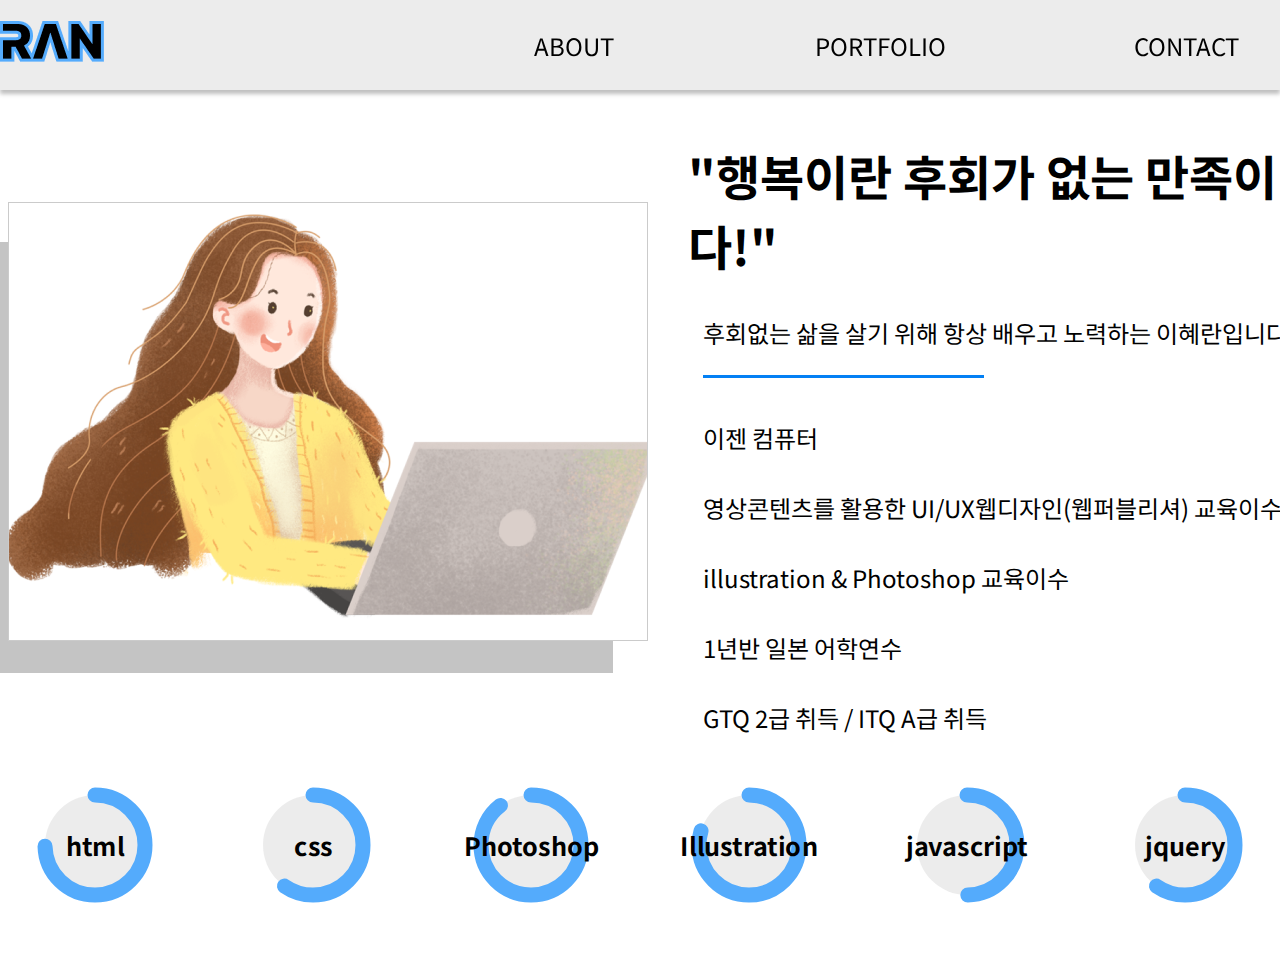
==== about.html @ 052dcaa2 "Add files via upload" ====
<!DOCTYPE html>
<html lang="en">
<head>
    <meta charset="UTF-8">
    <meta http-equiv="X-UA-Compatible" content="IE=edge">
    <meta name="viewport" content="width=device-width, initial-scale=1.0">
    <title>about</title>
    <link rel="shortcut icon" href="favicon.ico">
    <link href="https://fonts.googleapis.com/css2?family=Noto+Sans+KR:wght@400;500;700&display=swap" rel="stylesheet">
    <link
    rel="stylesheet"
    href="https://cdnjs.cloudflare.com/ajax/libs/animate.css/4.1.1/animate.min.css"
  />
    <link rel="stylesheet" href="css/default.css">
    <link rel="stylesheet" href="css/about-m.css" media="screen and (max-width: 767px)">
    <link rel="stylesheet" href="css/about-p.css" media="screen and (min-width: 768px)">
    <script src="https://ajax.googleapis.com/ajax/libs/jquery/3.5.1/jquery.min.js"></script>
    <script src="js/main.js"></script>
</head>
<body>
  <main>
  <header>
    <div class="header">
    <a href="index.html"><img src="images/Subtract.png" alt="logo"></a>
    <ul class="pc-only">
      <li><a href="">ABOUT</a></li>
      <li><a href="">PORTFOLIO</a></li>
      <li><a href="">CONTACT</a></li>
    </ul>
    </div>
  </header>
  <section class="abouts">
    <div class="about-title">
    <img src="images/about.png" alt="내사진">
    <div class="abouttext">
    <h1>"행복이란 후회가 없는 만족이다!"</h1><br>
    <p>후회없는 삶을 살기 위해 항상 배우고 노력하는 이혜란입니다!<br>
    <img src="images/Line 1.png" alt=""><br><br>
    이젠 컴퓨터<br><br>
    영상콘텐츠를 활용한 UI/UX웹디자인(웹퍼블리셔) 교육이수<br><br>
    illustration & Photoshop 교육이수<br><br>
    1년반 일본 어학연수<br><br>
    GTQ 2급 취득 / ITQ  A급 취득
    </p>
    </div> 
    </div>
  </section>
  <section class="skill">
  <div class="charts">
    <div class="chart">
      <h2 data-num="75">html</h2>
        <svg>
          <circle cx="60" cy="60" r="50"></circle>
        </svg>
      
    </div>
    <div class="chart">
      <h2 data-num="60">css</h2>
        <svg>
          <circle cx="60" cy="60" r="50"></circle>
        </svg>
      
    </div>
    <div class="chart">
      <h2 data-num="90">Photoshop</h2>
        <svg>
          <circle cx="60" cy="60" r="50"></circle>
        </svg>
      
    </div>
    <div class="chart">
      <h2 data-num="80">Illustration</h2>
        <svg>
          <circle cx="60" cy="60" r="50"></circle>
        </svg>
      </div>
    <div class="chart">
      <h2 data-num="50">javascript</h2>
        <svg>
          <circle cx="60" cy="60" r="50"></circle>
        </svg>
      </div>
    <div class="chart">
      <h2 data-num="60">jquery</h2>
        <svg>
          <circle cx="60" cy="60" r="50"></circle>
        </svg>
    </div>
  </div>
</section>
</main>
    
</body>
</html>
---- css/default.css ----
:root{
    --c-main: #54ABFC;
    --c-secondary: rgba(3, 128, 244, 0.5);
    --c-shadow: 4px -4px 4px rgba(0, 0, 0, 0.25);
    --c-background: rgba(196, 196, 196, 0.33);
    --c-background-dark: rgba(196, 196, 196, 0.82);
}

*{
    margin: 0;
    padding: 0;
    box-sizing: border-box;
}

ul {
    list-style-type: none;
  }
  
a {
    text-decoration: none;
}
  
body {
    font-family: 'Noto Sans KR', sans-serif;
    font-size: 24px;
}
---- css/about-m.css ----
/* mobile.css */
:root{
    --c-main: #54ABFC;
    --c-secondary: rgba(3, 128, 244, 0.5);
    --c-shadow: 4px -4px 4px rgba(0, 0, 0, 0.25);
    --c-background: rgba(196, 196, 196, 0.33);
    --c-background-dark: rgba(196, 196, 196, 0.82);
  }

  body{
    background:#fff;
    height: 100%;
    width: 100%;
  }
/* pc전용 콘텐츠 비표시 */
.pc-only {
    display: none;
}


    main{
      height: 100vh;
    }
  
    header{
      position: fixed;
      width: 100%;
      height: 90px;
      background-color: var(--c-background);
      box-shadow: 0px 4px 4px rgba(0, 0, 0, 0.25);
      animation-name: header;
      animation-duration: 1s;
    }
  
    @keyframes header{
      from{
        transform: translateY(-90px);
      }
      to{
        transform: translateY(0);
      }
    }
  
    .header{
      margin: 0 auto;
      height: 90px;
      position: relative;
      display: flex;
      justify-content: space-between;
      align-items: center;
      max-width: 1440px;
    }
  
    .header > img {
      margin-left: 46px;
    }
  
    .header > ul  {
      display: flex;
      justify-content: space-between;
      align-items: center;
      width: 800px;
    }
   
    
    .header > ul > li > a{
      color: #000;
      width: 188px;
      height: 50px;  
      display: flex;
      align-items: center;
      justify-content: center;
      width: 188px;
      height: 50px;
    }
  
    .header > ul > li:hover {
     background-image: url(../images/—Pngtree—colorful\ ink\ watercolor\ painting\ vector_1813278\ 1.png);
    }
    
    .header > ul > li > a:hover {
      color: aliceblue;
    }
    
    .header > ul > li:focus {
      background-image: url(../images/—Pngtree—colorful\ ink\ watercolor\ painting\ vector_1813278\ 1.png);
    }
    
    .header > ul > li > a:active {
      color: aliceblue;
    }
  
    .abouts {
      /* outline: 1px solid red; */
      margin: 0px auto;
      display: flex;
      justify-content: center;
      align-items: center;
      width: 100%;
      max-width: 1440px;
    }
    
    .about-title{
      margin-top:15%;
      /* margin-bottom:15%; */
      /* margin-left: 27px; 
      margin-right: 27px; */
      min-width: 1342px;
      overflow: hidden;
      display: flex;
      justify-content: flex-start;
      align-items: center;
      /* outline: 1px solid red; */
    }
    
    .abouttext {
      flex-direction: column;
      /* outline: 1px solid red; */
      display: flex;
      justify-content:center;
      align-items: center;
      margin-left: 40px;
      min-height: 451px;
      min-width: 623px;
      animation-duration: 1s;
      animation-name: slidein;
      animation-timing-function: linear;
      /* animation-iteration-count: infinite; */
      animation-direction: alternate;
    }
  
    .about-title >h1 {
      font-weight: 700;
      font-size: 24px;
      line-height: 35px;
    }
  
    .about-title > p {
      font-weight: 500;
      font-size: 24px;
      line-height: 35px;
    }
  
    @keyframes slidein {
      0% {
        margin-left: 150%;
      }
    
      60% {
        margin-left:-80px;
      }
  
      100% {
        margin-left: 40px;
      }
    }
  
  .skill{
    position: absolute;
    width: 100%;
    display: flex;
    justify-content: center;
  }  
  
  .charts{
    top: 90%;
    margin:140px auto;
    width: 1440px;
    display: flex;
    justify-content: space-between;
  }
  
  .charts .chart{
    margin: 0 35px;
    position: relative;
    display: flex;
    justify-content: center;
    align-items: center;
  }
  
  .charts .chart h2{
    position: absolute;
    transform: scale(70%);
  }
  
  .charts .chart svg{
    width: 120px;
    height: 120px;
  }
  
  circle{
    fill: var(--c-background);
    stroke-width: 15;
    stroke: var(--c-main);
    stroke-dasharray: 312;
    stroke-dashoffset: 312;
    /* animation: line 2s forwards; */
    transform: rotate(-90deg);
    transform-origin:50% 50%;
    stroke-linecap: round;
  }
  
  /* @keyframes line {
    from {
      stroke-dashoffset: 312;
    }
    to{
      stroke-dashoffset:0;
    }
  } */
---- css/about-p.css ----
/* pc.css */
:root{
  --c-main: #54ABFC;
  --c-secondary: rgba(3, 128, 244, 0.5);
  --c-shadow: 4px -4px 4px rgba(0, 0, 0, 0.25);
  --c-background: rgba(196, 196, 196, 0.33);
  --c-background-dark: rgba(196, 196, 196, 0.82);
}


body{
    background:#fff;
    /* height: 100%; */
    /* width: 100%; */
  }

  main{
    height: 100vh;
  }

  /* 모바일 전용 콘텐츠 비표시 */
  .mobile-only {
    display: none;
  }

  header{
    position: fixed;
    width: 100%;
    height: 90px;
    background-color: var(--c-background);
    box-shadow: 0px 4px 4px rgba(0, 0, 0, 0.25);
    animation-name: header;
    animation-duration: 1s;
  }

  @keyframes header{
    from{
      transform: translateY(-90px);
    }
    to{
      transform: translateY(0);
    }
  }

  .header{
    margin: 0 auto;
    height: 90px;
    position: relative;
    display: flex;
    justify-content: space-between;
    align-items: center;
    max-width: 1440px;
  }

  .header > img {
    margin-left: 46px;
  }

  .header > ul  {
    display: flex;
    justify-content: space-between;
    align-items: center;
    width: 800px;
  }
 
  
  .header > ul > li > a{
    color: #000;
    width: 188px;
    height: 50px;  
    display: flex;
    align-items: center;
    justify-content: center;
    width: 188px;
    height: 50px;
  }

  .header > ul > li:hover {
   background-image: url(../images/—Pngtree—colorful\ ink\ watercolor\ painting\ vector_1813278\ 1.png);
  }
  
  .header > ul > li > a:hover {
    color: aliceblue;
  }
  
  .header > ul > li:focus {
    background-image: url(../images/—Pngtree—colorful\ ink\ watercolor\ painting\ vector_1813278\ 1.png);
  }
  
  .header > ul > li > a:active {
    color: aliceblue;
  }

  .abouts {
    /* outline: 1px solid red; */
    margin: 0px auto;
    display: flex;
    justify-content: center;
    align-items: center;
    width: 100%;
    max-width: 1440px;
  }
  
  .about-title{
    margin-top:140px;
    min-width: 1342px;
    overflow: hidden;
    display: flex;
    justify-content: flex-start;
    align-items: center;
    /* outline: 1px solid red; */
  }
  
  .abouttext {
    flex-direction: column;
    /* outline: 1px solid red; */
    display: flex;
    justify-content:center;
    align-items: center;
    margin-left: 40px;
    min-height: 451px;
    min-width: 623px;
    animation-duration: 1s;
    animation-name: slidein;
    animation-timing-function: linear;
    /* animation-iteration-count: infinite; */
    animation-direction: alternate;
  }

  .about-title >h1 {
    font-weight: 700;
    font-size: 24px;
    line-height: 35px;
  }

  .about-title > p {
    font-weight: 500;
    font-size: 24px;
    line-height: 35px;
  }

  @keyframes slidein {
    0% {
      margin-left: 150%;
    }
  
    60% {
      margin-left:-80px;
    }

    100% {
      margin-left: 40px;
    }
  }

.skill{
  position: absolute;
  width: 100%;
  display: flex;
  justify-content: center;
}  

.charts{
  /* top: 90%; */
  margin:50px auto;
  width: 1440px;
  display: flex;
  justify-content: space-between;
}

.charts .chart{
  margin: 0 35px;
  position: relative;
  display: flex;
  justify-content: center;
  align-items: center;
}

.charts .chart h2{
  position: absolute;
  transform: scale(70%);
}

.charts .chart svg{
  width: 120px;
  height: 120px;
}

circle{
  fill: var(--c-background);
  stroke-width: 15;
  stroke: var(--c-main);
  stroke-dasharray: 312;
  stroke-dashoffset: 312;
  /* animation: line 2s forwards; */
  transform: rotate(-90deg);
  transform-origin:50% 50%;
  stroke-linecap: round;
}

/* @keyframes line {
  from {
    stroke-dashoffset: 312;
  }
  to{
    stroke-dashoffset:0;
  }
} */
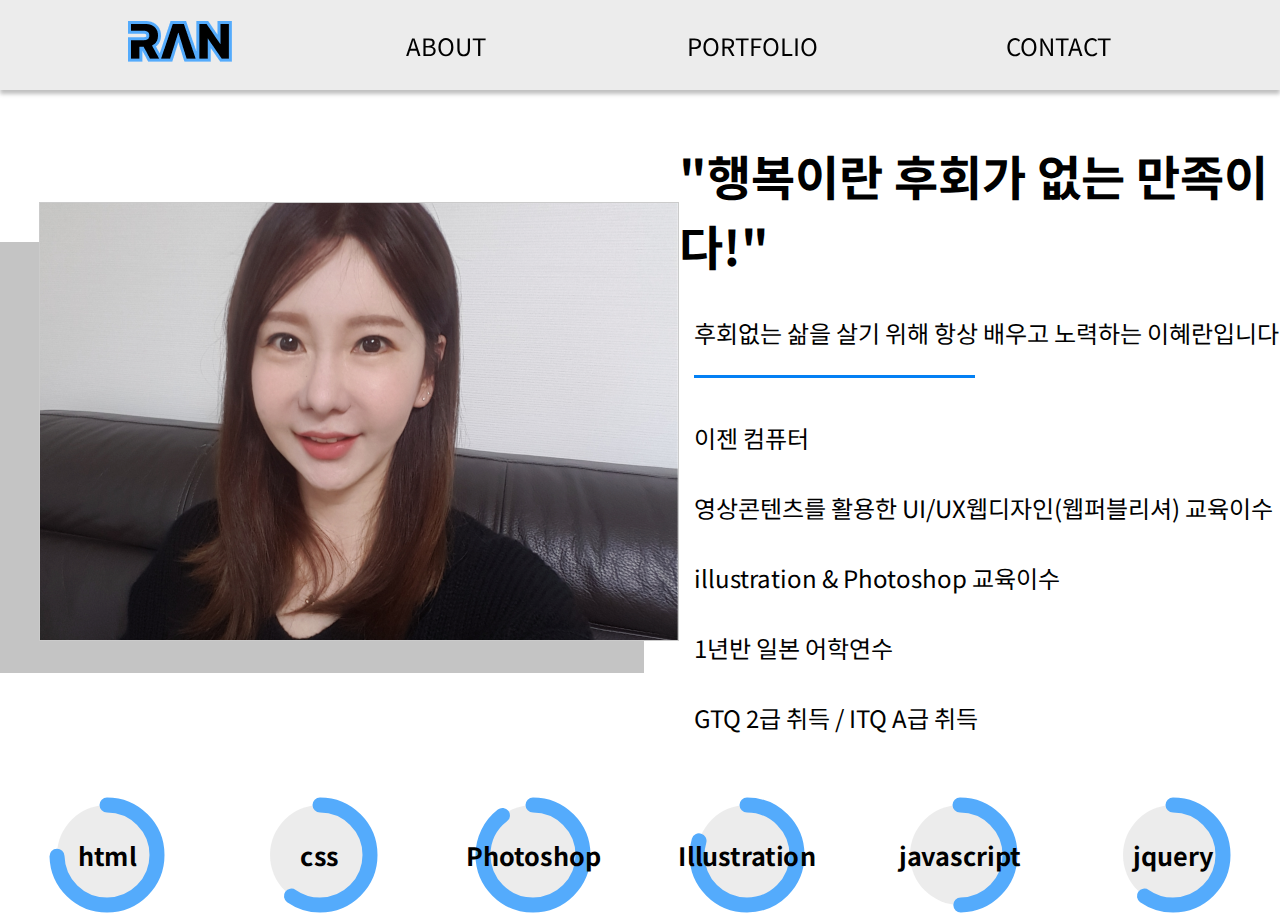
==== commit 301d40da: "Add files via upload" ====
--- a/about.html
+++ b/about.html
@@ -1,94 +1,159 @@
 <!DOCTYPE html>
 <html lang="en">
+
 <head>
-    <meta charset="UTF-8">
-    <meta http-equiv="X-UA-Compatible" content="IE=edge">
-    <meta name="viewport" content="width=device-width, initial-scale=1.0">
-    <title>about</title>
-    <link rel="shortcut icon" href="favicon.ico">
-    <link href="https://fonts.googleapis.com/css2?family=Noto+Sans+KR:wght@400;500;700&display=swap" rel="stylesheet">
-    <link
-    rel="stylesheet"
-    href="https://cdnjs.cloudflare.com/ajax/libs/animate.css/4.1.1/animate.min.css"
-  />
-    <link rel="stylesheet" href="css/default.css">
-    <link rel="stylesheet" href="css/about-m.css" media="screen and (max-width: 767px)">
-    <link rel="stylesheet" href="css/about-p.css" media="screen and (min-width: 768px)">
-    <script src="https://ajax.googleapis.com/ajax/libs/jquery/3.5.1/jquery.min.js"></script>
-    <script src="js/main.js"></script>
+  <meta charset="UTF-8">
+  <meta http-equiv="X-UA-Compatible" content="IE=edge">
+  <meta name="viewport" content="width=device-width, initial-scale=1.0">
+  <title>about</title>
+  <link rel="shortcut icon" href="favicon.ico">
+  <link href="https://fonts.googleapis.com/css2?family=Noto+Sans+KR:wght@400;500;700&display=swap" rel="stylesheet">
+  <link rel="stylesheet" href="https://cdnjs.cloudflare.com/ajax/libs/animate.css/4.1.1/animate.min.css" />
+  <link rel="stylesheet" href="css/default.css">
+  <link rel="stylesheet" href="css/about-m.css" media="screen and (max-width: 767px)">
+  <link rel="stylesheet" href="css/about-p.css" media="screen and (min-width: 768px)">
+  <script src="https://ajax.googleapis.com/ajax/libs/jquery/3.5.1/jquery.min.js"></script>
+  <script src="js/main.js"></script>
 </head>
+
 <body>
   <main>
-  <header>
-    <div class="header">
-    <a href="index.html"><img src="images/Subtract.png" alt="logo"></a>
-    <ul class="pc-only">
-      <li><a href="">ABOUT</a></li>
-      <li><a href="">PORTFOLIO</a></li>
-      <li><a href="">CONTACT</a></li>
-    </ul>
-    </div>
-  </header>
-  <section class="abouts">
-    <div class="about-title">
-    <img src="images/about.png" alt="내사진">
-    <div class="abouttext">
-    <h1>"행복이란 후회가 없는 만족이다!"</h1><br>
-    <p>후회없는 삶을 살기 위해 항상 배우고 노력하는 이혜란입니다!<br>
-    <img src="images/Line 1.png" alt=""><br><br>
-    이젠 컴퓨터<br><br>
-    영상콘텐츠를 활용한 UI/UX웹디자인(웹퍼블리셔) 교육이수<br><br>
-    illustration & Photoshop 교육이수<br><br>
-    1년반 일본 어학연수<br><br>
-    GTQ 2급 취득 / ITQ  A급 취득
-    </p>
-    </div> 
-    </div>
-  </section>
-  <section class="skill">
-  <div class="charts">
-    <div class="chart">
-      <h2 data-num="75">html</h2>
-        <svg>
-          <circle cx="60" cy="60" r="50"></circle>
-        </svg>
-      
-    </div>
-    <div class="chart">
-      <h2 data-num="60">css</h2>
-        <svg>
-          <circle cx="60" cy="60" r="50"></circle>
-        </svg>
-      
-    </div>
-    <div class="chart">
-      <h2 data-num="90">Photoshop</h2>
-        <svg>
-          <circle cx="60" cy="60" r="50"></circle>
-        </svg>
-      
-    </div>
-    <div class="chart">
-      <h2 data-num="80">Illustration</h2>
-        <svg>
-          <circle cx="60" cy="60" r="50"></circle>
-        </svg>
+    <header>
+      <div class="header">
+        <div class="mobile-only"></div>
+        <a href="index.html">
+          <img src="images/Subtract.png" alt="logo">
+        </a>
+        <nav class="pc-only">
+          <ul>
+            <li><a href="about.html">ABOUT</a></li>
+            <li><a href="portfolio.html">PORTFOLIO</a></li>
+            <li><a href="#">CONTACT</a></li>
+          </ul>
+        </nav>
+        <div id="btn" class="mobile-only">
+          <a href="#" class="btn">
+            <span class="btn-line"></span>
+            <span class="btn-line"></span>
+            <span class="btn-line"></span>
+          </a>
+        </div>
       </div>
-    <div class="chart">
-      <h2 data-num="50">javascript</h2>
-        <svg>
-          <circle cx="60" cy="60" r="50"></circle>
-        </svg>
+      <div id="sitemap" class="mobile-only">
+        <nav id="gnb" class="mobile-only">
+          <ul>
+            <li><a href="about.html">ABOUT</a></li>
+            <li><a href="portfolio.html">PORTFOLIO</a></li>
+            <li><a href="#">CONTACT</a></li>
+          </ul>
+        </nav>
+        <img src="images/Vector.png" class="gnb-img" alt="">
       </div>
-    <div class="chart">
-      <h2 data-num="60">jquery</h2>
-        <svg>
-          <circle cx="60" cy="60" r="50"></circle>
-        </svg>
-    </div>
-  </div>
-</section>
-</main>
-    
+    </header>
+    <section class="container">
+      <div class="abouts">
+        <div class="about-title">
+          <img class="pc-only" src="images/about.png" alt="내사진">
+          <img class="mobile-only" src="images/Group1.png" alt="내사진">
+          <div class="abouttext">
+            <h1>"행복이란 후회가 없는 만족이다!"</h1><br>
+            <p>후회없는 삶을 살기 위해 항상 배우고 노력하는 이혜란입니다!<br>
+              <img src="images/Line 1.png" alt=""><br><br>
+              이젠 컴퓨터<br><br>
+              영상콘텐츠를 활용한 UI/UX웹디자인(웹퍼블리셔) 교육이수<br><br>
+              illustration & Photoshop 교육이수<br><br>
+              1년반 일본 어학연수<br><br>
+              GTQ 2급 취득 / ITQ A급 취득
+            </p>
+
+          </div>
+          <div class="skills mobile-only">
+            <div class="charts">
+              <div class="chart">
+                <h2 data-num="75">html</h2>
+                <svg>
+                  <circle cx="40" cy="40" r="25"></circle>
+                </svg>
+              </div>
+              <div class="chart">
+                <h2 data-num="60">css</h2>
+                <svg>
+                  <circle cx="40" cy="40" r="25"></circle>
+                </svg>
+              </div>
+              <div class="chart">
+                <h2 data-num="90">Photoshop</h2>
+                <svg>
+                  <circle cx="40" cy="40" r="25"></circle>
+                </svg>
+              </div>
+            </div>
+            <div class="charts">
+              <div class="chart">
+                <h2 data-num="80">Illustration</h2>
+                <svg>
+                  <circle cx="40" cy="40" r="25"></circle>
+                </svg>
+              </div>
+              <div class="chart">
+                <h2 data-num="50">javascript</h2>
+                <svg>
+                  <circle cx="40" cy="40" r="25"></circle>
+                </svg>
+              </div>
+              <div class="chart">
+                <h2 data-num="60">jquery</h2>
+                <svg>
+                  <circle cx="40" cy="40" r="25"></circle>
+                </svg>
+              </div>
+            </div>
+          </div>
+        </div>
+        <div class="skill pc-only">
+          <div class="charts">
+            <div class="chart">
+              <h2 data-num="75">html</h2>
+              <svg>
+                <circle cx="60" cy="60" r="50"></circle>
+              </svg>
+            </div>
+            <div class="chart">
+              <h2 data-num="60">css</h2>
+              <svg>
+                <circle cx="60" cy="60" r="50"></circle>
+              </svg>
+            </div>
+            <div class="chart">
+              <h2 data-num="90">Photoshop</h2>
+              <svg>
+                <circle cx="60" cy="60" r="50"></circle>
+              </svg>
+            </div>
+            <div class="chart">
+              <h2 data-num="80">Illustration</h2>
+              <svg>
+                <circle cx="60" cy="60" r="50"></circle>
+              </svg>
+            </div>
+            <div class="chart">
+              <h2 data-num="50">javascript</h2>
+              <svg>
+                <circle cx="60" cy="60" r="50"></circle>
+              </svg>
+            </div>
+            <div class="chart">
+              <h2 data-num="60">jquery</h2>
+              <svg>
+                <circle cx="60" cy="60" r="50"></circle>
+              </svg>
+            </div>
+          </div>
+        </div>
+      </div>
+    </section>
+  </main>
+
 </body>
+
 </html>--- a/css/about-m.css
+++ b/css/about-m.css
@@ -1,215 +1,280 @@
 /* mobile.css */
-:root{
-    --c-main: #54ABFC;
-    --c-secondary: rgba(3, 128, 244, 0.5);
-    --c-shadow: 4px -4px 4px rgba(0, 0, 0, 0.25);
-    --c-background: rgba(196, 196, 196, 0.33);
-    --c-background-dark: rgba(196, 196, 196, 0.82);
-  }
-
-  body{
-    background:#fff;
-    height: 100%;
-    width: 100%;
-  }
+:root {
+  --c-main: #54ABFC;
+  --c-secondary: rgba(3, 128, 244, 0.5);
+  --c-shadow: 4px -4px 4px rgba(0, 0, 0, 0.25);
+  --c-background: rgba(196, 196, 196, 0.33);
+  --c-background-dark: rgba(196, 196, 196, 0.82);
+}
+
+body {
+  background: #fff;
+  height: 100%;
+  width: 100%;
+}
+
 /* pc전용 콘텐츠 비표시 */
 .pc-only {
-    display: none;
-}
-
-
-    main{
-      height: 100vh;
-    }
+  display: none;
+}
+
+
+.btn {
+  margin-right: 20px;
+  display: inline-flex;
+  width: 33px;
+  height: 30px;
+  position: relative;
+
+  /* outline: 1px solid red; */
+}
+
+.btn-line {
+  display: flex;
+  width: 33px;
+  height: 3px;
+  background: #000;
+  border-radius: 3px;
+  position: absolute;
+  transition: .5s;
+}
+
+.btn-line:nth-child(1) {
+  top: 0;
+  left: 0;
+}
+
+.btn-line:nth-child(2) {
+  top: 50%;
+  left: 0;
+  transform: translateY(-50%);
+}
+
+.btn-line:nth-child(3) {
+  bottom: 0;
+  left: 0;
+}
+
+.btn:hover .btn-line:nth-child(1) {
+  top: 50%;
+  transform: translateY(-50%);
+}
+
+.btn:hover .btn-line:nth-child(3) {
+  bottom: 50%;
+  transform: translateY(50%);
+}
+
+.btn.is-active .btn-line:nth-child(1) {
+  top: 50%;
+  transform: translateY(-50%) rotate(-45deg);
+}
+
+.btn.is-active .btn-line:nth-child(2) {
+  transform: translateY(-50%) rotate(-45deg);
+}
+
+.btn.is-active .btn-line:nth-child(3) {
+  bottom: 50%;
+  transform: translateY(50%) rotate(45deg);
+}
+
+.header {
+  height: 10vh;
+  z-index: 9;
+  position: fixed;
+  width: 100%;
+  height: 90px;
+  background-color: var(--c-background);
+  box-shadow: 0px 4px 4px rgba(0, 0, 0, 0.25);
+  animation-name: header;
+  animation-duration: 1s;
+  display: flex;
+  justify-content: space-between;
+  align-items: center;
+}
+
+.header>a>img {
+  margin-left: 80px;
+}
+
+@keyframes header {
+  from {
+    transform: translateY(-90px);
+  }
+
+  to {
+    transform: translateY(0);
+  }
+}
+
+#sitemap {
+  display: none;
+}
+
+#sitemap.on {
+  z-index: 8;
+  position: relative;
+  display: flex;
+  justify-content: center;
+  align-items: center;
+}
+
+#gnb {
+  position: absolute;
+  text-align: center;
+  /* outline: 1px solid red; */
+  font-size: 24px;
+
+}
+
+#gnb>ul>li {
+  padding-top: 30px;
+  padding-bottom: 30px;
+}
+
+.gnb-img {
+  animation-name: sitemap;
+  animation-duration: .5s;
+  animation-timing-function: linear;
+  width: 100%;
+}
+
+@keyframes sitemap {
+  from {
+    margin-top: -100%;
+  }
+
+  to {
+    margin-top: 0;
+  }
+}
+
+#gnb>ul>li>a {
+  padding: 0;
+  margin: 0;
+  width: 200px;
+  height: 50px;
+  color: #0380F4;
+  text-shadow: 0px 4px 4px rgba(0, 0, 0, 0.5);
+  display: flex;
+  justify-content: center;
+  align-items: center;
+}
+
+#gnb>ul>li>a:active {
+  background-image: url(../images/—Pngtree—colorful\ ink\ watercolor\ painting\ vector_1813278\ 1.png);
+  color: aliceblue;
+  transform: scale(150%);
+}
+
+.abouts {
+  /* top: 100px; */
+  display: flex;
+  flex-direction: column;
+  /* outline: 1px solid red; */
+  position: absolute;
+  width: 100%;
+}
+
+.about-title>img {
+  z-index: -4;
+}
+
+.about-title {
+  /* background-color: #0380F4; */
+  width: 100%;
+  height: 90vh;
+  margin: 80px auto;
+  position: absolute;
+  display: inline-flex;
+  flex-direction: column;
+  justify-content: center;
+  align-items: center;
+  /* outline: 1px solid red; */
+}
+
+.abouttext {
+  flex-direction: column;
+  display: flex;
+  justify-content: center;
+  align-items: center;
+}
+
+.abouttext>h1 {
+  margin-top: 20px;
+  font-weight: 700;
+  font-size: 18px;
+  line-height: 15px;
+}
+
+.abouttext>p {
+  text-align: center;
+  font-weight: 500;
+  font-size: 12px;
+  line-height: 15px;
+}
+
+.skill {
+  /* position: absolute; */
+  /* bottom: 0; */
+  /* background-color: yellow; */
+  width:100%;
+  margin: 0 auto;
+  /* height: 20vh; */
+  /* outline: 1px solid red; */
+}
+
+.charts { 
+  width: 100%;
+  display: flex;
+  justify-content: center;
+  /* outline: 1px solid red; */
+  display: flex;
+  justify-content: space-between;
+  height: 10vh;
+}
+
+.charts .chart {
+  /* outline: 1px solid red; */
+  margin: 0 15px;
+  display: flex;
+  flex: 1;
+  flex-wrap: wrap;
+  align-items: center;
+
+  justify-content: space-around;
+}
+
+.charts .chart h2 {
+  position: absolute;
+  transform: scale(30%);
+}
+
+.charts .chart svg {
+  width: 80px;
+  height: 80px;
   
-    header{
-      position: fixed;
-      width: 100%;
-      height: 90px;
-      background-color: var(--c-background);
-      box-shadow: 0px 4px 4px rgba(0, 0, 0, 0.25);
-      animation-name: header;
-      animation-duration: 1s;
-    }
-  
-    @keyframes header{
-      from{
-        transform: translateY(-90px);
-      }
-      to{
-        transform: translateY(0);
-      }
-    }
-  
-    .header{
-      margin: 0 auto;
-      height: 90px;
-      position: relative;
-      display: flex;
-      justify-content: space-between;
-      align-items: center;
-      max-width: 1440px;
-    }
-  
-    .header > img {
-      margin-left: 46px;
-    }
-  
-    .header > ul  {
-      display: flex;
-      justify-content: space-between;
-      align-items: center;
-      width: 800px;
-    }
-   
-    
-    .header > ul > li > a{
-      color: #000;
-      width: 188px;
-      height: 50px;  
-      display: flex;
-      align-items: center;
-      justify-content: center;
-      width: 188px;
-      height: 50px;
-    }
-  
-    .header > ul > li:hover {
-     background-image: url(../images/—Pngtree—colorful\ ink\ watercolor\ painting\ vector_1813278\ 1.png);
-    }
-    
-    .header > ul > li > a:hover {
-      color: aliceblue;
-    }
-    
-    .header > ul > li:focus {
-      background-image: url(../images/—Pngtree—colorful\ ink\ watercolor\ painting\ vector_1813278\ 1.png);
-    }
-    
-    .header > ul > li > a:active {
-      color: aliceblue;
-    }
-  
-    .abouts {
-      /* outline: 1px solid red; */
-      margin: 0px auto;
-      display: flex;
-      justify-content: center;
-      align-items: center;
-      width: 100%;
-      max-width: 1440px;
-    }
-    
-    .about-title{
-      margin-top:15%;
-      /* margin-bottom:15%; */
-      /* margin-left: 27px; 
-      margin-right: 27px; */
-      min-width: 1342px;
-      overflow: hidden;
-      display: flex;
-      justify-content: flex-start;
-      align-items: center;
-      /* outline: 1px solid red; */
-    }
-    
-    .abouttext {
-      flex-direction: column;
-      /* outline: 1px solid red; */
-      display: flex;
-      justify-content:center;
-      align-items: center;
-      margin-left: 40px;
-      min-height: 451px;
-      min-width: 623px;
-      animation-duration: 1s;
-      animation-name: slidein;
-      animation-timing-function: linear;
-      /* animation-iteration-count: infinite; */
-      animation-direction: alternate;
-    }
-  
-    .about-title >h1 {
-      font-weight: 700;
-      font-size: 24px;
-      line-height: 35px;
-    }
-  
-    .about-title > p {
-      font-weight: 500;
-      font-size: 24px;
-      line-height: 35px;
-    }
-  
-    @keyframes slidein {
-      0% {
-        margin-left: 150%;
-      }
-    
-      60% {
-        margin-left:-80px;
-      }
-  
-      100% {
-        margin-left: 40px;
-      }
-    }
-  
-  .skill{
-    position: absolute;
-    width: 100%;
-    display: flex;
-    justify-content: center;
-  }  
-  
-  .charts{
-    top: 90%;
-    margin:140px auto;
-    width: 1440px;
-    display: flex;
-    justify-content: space-between;
-  }
-  
-  .charts .chart{
-    margin: 0 35px;
-    position: relative;
-    display: flex;
-    justify-content: center;
-    align-items: center;
-  }
-  
-  .charts .chart h2{
-    position: absolute;
-    transform: scale(70%);
-  }
-  
-  .charts .chart svg{
-    width: 120px;
-    height: 120px;
-  }
-  
-  circle{
-    fill: var(--c-background);
-    stroke-width: 15;
-    stroke: var(--c-main);
-    stroke-dasharray: 312;
-    stroke-dashoffset: 312;
-    /* animation: line 2s forwards; */
-    transform: rotate(-90deg);
-    transform-origin:50% 50%;
-    stroke-linecap: round;
-  }
-  
-  /* @keyframes line {
+  /* background-color: #0380F4; */
+}
+
+circle {
+  fill: var(--c-background);
+  stroke-width: 8;
+  stroke: var(--c-main);
+  stroke-dasharray: 180;
+  stroke-dashoffset: 180;
+  /* animation: line 2s forwards; */
+  transform: rotate(-90deg);
+  transform-origin: 50% 50%;
+  stroke-linecap: round;
+}
+
+/* @keyframes line {
     from {
       stroke-dashoffset: 312;
     }
     to{
       stroke-dashoffset:0;
     }
-  } */
-  
-  
-    
-  
-  +  } */--- a/css/about-p.css
+++ b/css/about-p.css
@@ -25,7 +25,7 @@
 
   header{
     position: fixed;
-    width: 100%;
+    width: 100vw;
     height: 90px;
     background-color: var(--c-background);
     box-shadow: 0px 4px 4px rgba(0, 0, 0, 0.25);
@@ -43,6 +43,7 @@
   }
 
   .header{
+    width: 80%;
     margin: 0 auto;
     height: 90px;
     position: relative;
@@ -56,7 +57,7 @@
     margin-left: 46px;
   }
 
-  .header > ul  {
+  .header > nav > ul  {
     display: flex;
     justify-content: space-between;
     align-items: center;
@@ -64,49 +65,50 @@
   }
  
   
-  .header > ul > li > a{
+  .header > nav > ul > li > a{
     color: #000;
     width: 188px;
     height: 50px;  
     display: flex;
     align-items: center;
     justify-content: center;
-    width: 188px;
-    height: 50px;
-  }
-
-  .header > ul > li:hover {
+  }
+
+  .header > nav > ul > li:hover {
    background-image: url(../images/—Pngtree—colorful\ ink\ watercolor\ painting\ vector_1813278\ 1.png);
-  }
-  
-  .header > ul > li > a:hover {
+   transform: scale(120%);
+  }
+  
+  .header > nav > ul > li > a:hover {
     color: aliceblue;
   }
   
-  .header > ul > li:focus {
+  .header > nav > ul > li:focus {
     background-image: url(../images/—Pngtree—colorful\ ink\ watercolor\ painting\ vector_1813278\ 1.png);
   }
   
-  .header > ul > li > a:active {
+  .header > nav > ul > li > a:active {
     color: aliceblue;
   }
 
   .abouts {
     /* outline: 1px solid red; */
+    top: 140px;
+    max-width: 1440px;
     margin: 0px auto;
-    display: flex;
-    justify-content: center;
-    align-items: center;
+  }
+  
+  .about-title{
+    margin: 0px auto;
     width: 100%;
     max-width: 1440px;
-  }
-  
-  .about-title{
-    margin-top:140px;
-    min-width: 1342px;
+    position: relative;
+    /* min-width: 1342px; */
+    top: 140px;
+    margin-bottom: 140px;
+    display: flex;
     overflow: hidden;
-    display: flex;
-    justify-content: flex-start;
+    justify-content: space-between;
     align-items: center;
     /* outline: 1px solid red; */
   }
@@ -117,7 +119,6 @@
     display: flex;
     justify-content:center;
     align-items: center;
-    margin-left: 40px;
     min-height: 451px;
     min-width: 623px;
     animation-duration: 1s;
@@ -125,6 +126,7 @@
     animation-timing-function: linear;
     /* animation-iteration-count: infinite; */
     animation-direction: alternate;
+    /* margin-bottom: 200px; */
   }
 
   .about-title >h1 {
@@ -132,13 +134,13 @@
     font-size: 24px;
     line-height: 35px;
   }
-
+  
   .about-title > p {
     font-weight: 500;
     font-size: 24px;
     line-height: 35px;
   }
-
+  
   @keyframes slidein {
     0% {
       margin-left: 150%;
@@ -147,29 +149,33 @@
     60% {
       margin-left:-80px;
     }
-
+    
     100% {
       margin-left: 40px;
     }
   }
 
-.skill{
-  position: absolute;
+  
+  .skill{
+    margin: 0 auto;
+    padding-top: 60px;
+    max-width: 1440px;
+    /* position: absolute; */
+    width: 100%;
+  /* display: flex;
+  justify-content: center; */
+}  
+
+.charts{
+  /* top: 90%; */
+  margin:0 auto;
   width: 100%;
   display: flex;
-  justify-content: center;
-}  
-
-.charts{
-  /* top: 90%; */
-  margin:50px auto;
-  width: 1440px;
-  display: flex;
-  justify-content: space-between;
+  justify-content: space-around;
 }
 
 .charts .chart{
-  margin: 0 35px;
+  flex-wrap: wrap;
   position: relative;
   display: flex;
   justify-content: center;
